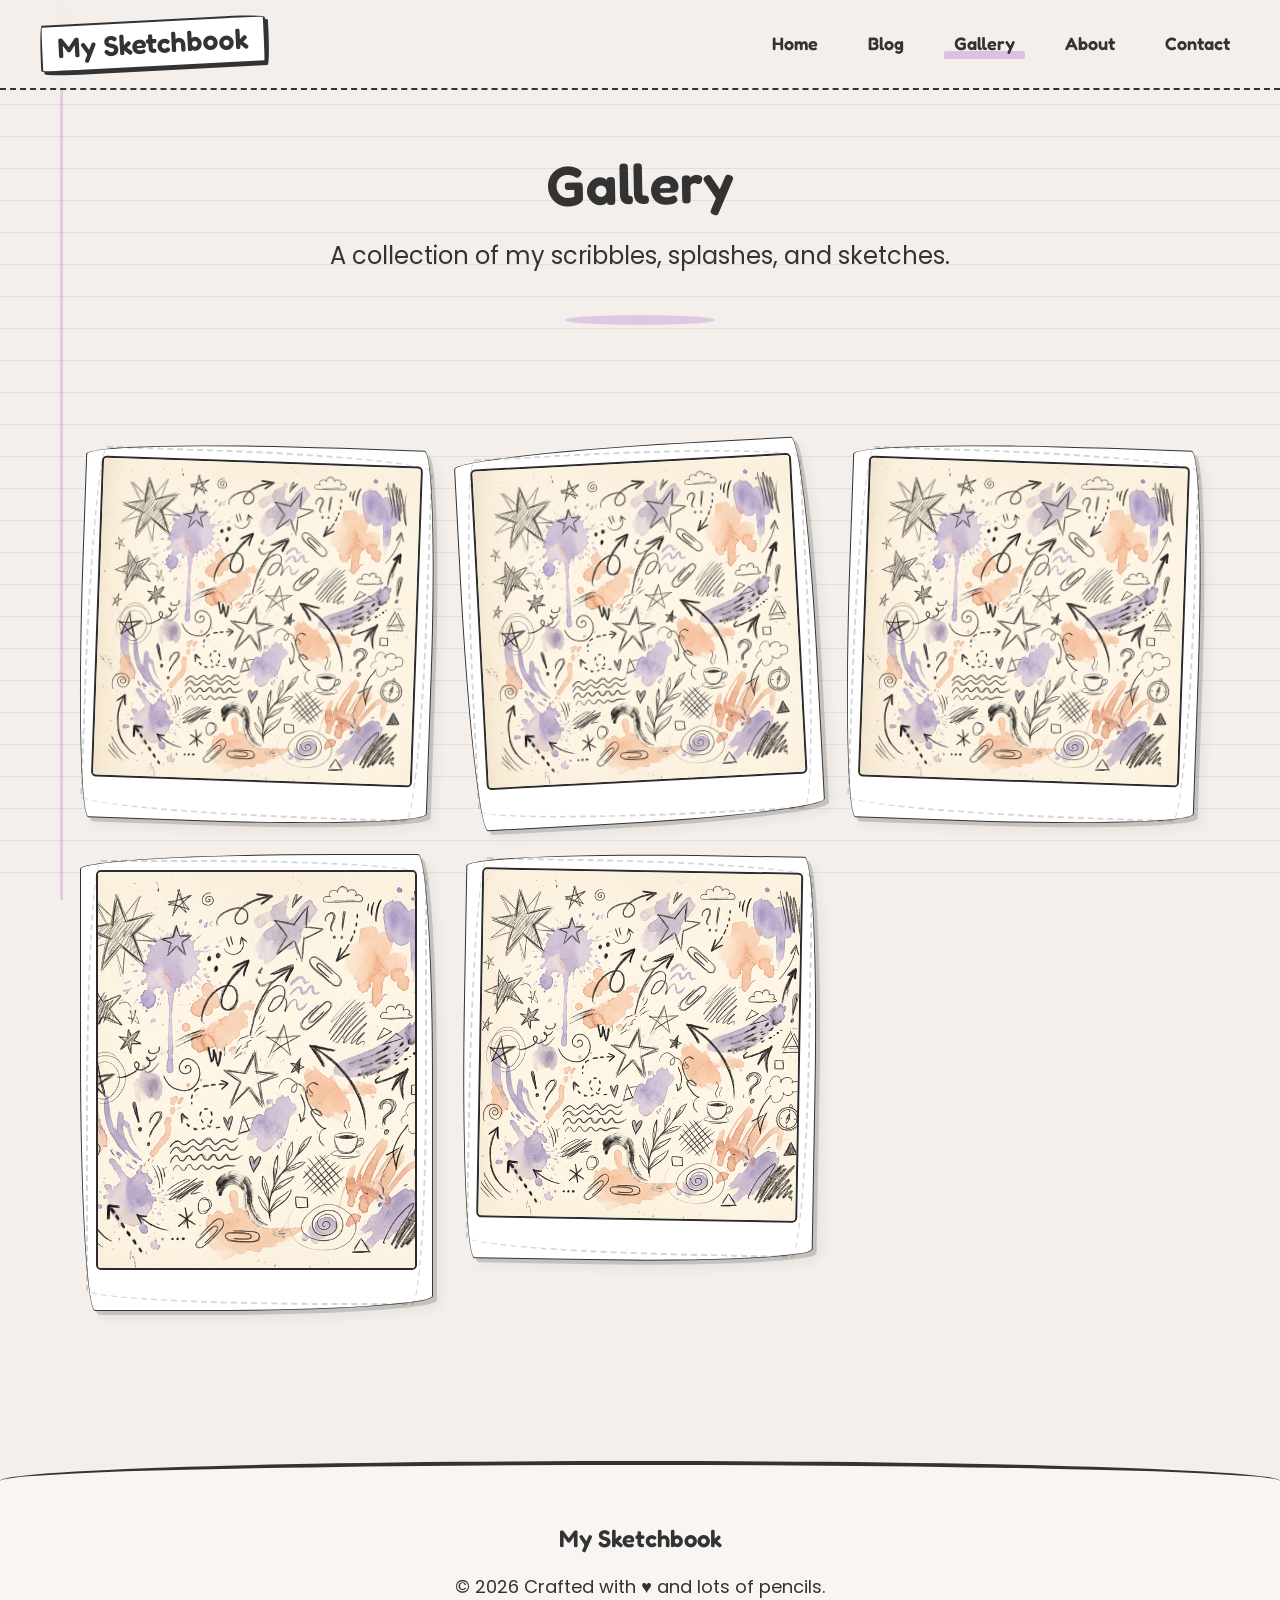
==== gallery.html @ 874b1deb "first commit" ====
<!DOCTYPE html>
<html lang="en">
<head>
    <meta charset="UTF-8">
    <meta name="viewport" content="width=device-width, initial-scale=1.0">
    <title>Gallery | Artist Portfolio</title>
    <link href="https://fonts.googleapis.com/css2?family=Fredoka:wght@400;600&family=Poppins:wght@300;400;500&display=swap" rel="stylesheet">
    <link rel="stylesheet" href="style.css">
    <style>
        .masonry-grid {
            column-count: 3;
            column-gap: 30px;
            padding: 20px;
        }
        @media (max-width: 992px) { .masonry-grid { column-count: 2; } }
        @media (max-width: 600px) { .masonry-grid { column-count: 1; } }

        .masonry-item {
            break-inside: avoid;
            margin-bottom: 30px;
            transition: all 0.3s;
            cursor: pointer;
        }
        .masonry-item .frame:hover {
            transform: scale(1.05);
            box-shadow: 0 0 15px rgba(248, 200, 176, 0.6); /* Peach glow */
            border-color: var(--soft-lavender);
        }
        .masonry-item img {
            width: 100%;
            height: auto;
            display: block;
        }
    </style>
</head>
<body>
    <div class="notebook-bg"></div>
    
    <nav class="navbar">
        <div class="nav-brand">My Sketchbook</div>
        <ul class="nav-links">
            <li><a href="index.html">Home</a></li>
            <li><a href="blog.html">Blog</a></li>
            <li><a href="gallery.html" class="active">Gallery</a></li>
            <li><a href="about.html">About</a></li>
            <li><a href="contact.html">Contact</a></li>
        </ul>
    </nav>

    <header class="page-header" style="text-align: center; padding: 60px 20px 20px;">
        <h1 class="hero-title" style="transform: rotate(-1deg);">Gallery</h1>
        <p class="hero-subtitle">A collection of my scribbles, splashes, and sketches.</p>
        <div class="brush-stroke" style="margin: 0 auto; width: 150px; height: 10px; background: var(--soft-lavender); border-radius: 50%; opacity: 0.5;"></div>
    </header>

    <section>
        <div class="masonry-grid">
            <!-- Item 1 -->
            <div class="masonry-item card-wobble-1">
                <div class="frame">
                    <img src="assets/doodles_1773651370154.png" alt="Artwork 1">
                </div>
            </div>
            <!-- Item 2 -->
            <div class="masonry-item">
                <div class="frame">
                    <img src="assets/doodles_1773651370154.png" style="height: 400px; object-fit: cover;" alt="Artwork 2">
                </div>
            </div>
            <!-- Item 3 -->
            <div class="masonry-item card-wobble-2">
                <div class="frame">
                    <img src="assets/doodles_1773651370154.png" alt="Artwork 3">
                </div>
            </div>
            <!-- Item 4 -->
            <div class="masonry-item card-wobble-3">
                <div class="frame">
                    <img src="assets/doodles_1773651370154.png" style="height: 350px; object-fit: cover;" alt="Artwork 4">
                </div>
            </div>
             <!-- Item 5 -->
            <div class="masonry-item card-wobble-1">
                <div class="frame">
                    <img src="assets/doodles_1773651370154.png" alt="Artwork 5">
                </div>
            </div>
        </div>
    </section>

    <!-- Modal for Full Artwork View -->
    <div id="artwork-modal" style="display: none; position: fixed; inset: 0; background: rgba(244, 239, 234, 0.95); z-index: 1000; justify-content: center; align-items: center; cursor: zoom-out;">
        <div class="frame" style="max-width: 80%; max-height: 80vh; transform: rotate(1deg);">
            <img id="modal-img" src="" alt="Full Artwork" style="height: auto; max-height: 70vh;">
            <p style="text-align: center; margin-top: 10px; font-family: var(--font-heading);">"Untitled Scribble"</p>
        </div>
        <div style="position: absolute; top: 30px; right: 40px; font-size: 40px; font-family: var(--font-heading); font-weight: bold;">✕</div>
    </div>

    <!-- Footer -->
    <footer class="site-footer">
        <div class="footer-content">
            <h2 class="footer-brand">My Sketchbook</h2>
            <p>&copy; 2026 Crafted with ♥ and lots of pencils.</p>
        </div>
    </footer>

    <script src="script.js"></script>
    <script>
        // Modal Logic
        const modal = document.getElementById('artwork-modal');
        const modalImg = document.getElementById('modal-img');
        const masonryItems = document.querySelectorAll('.masonry-item img');

        masonryItems.forEach(img => {
            img.addEventListener('click', () => {
                modalImg.src = img.src;
                modal.style.display = 'flex';
            });
        });

        modal.addEventListener('click', () => {
            modal.style.display = 'none';
        });
    </script>
</body>
</html>
---- style.css ----
:root {
  /* Color Palette */
  --soft-lavender: #C8A2D8;
  --warm-beige: #F4EFEA;
  --peach: #F8C8B0;
  --charcoal: #333333;
  --notebook-line: rgba(51, 51, 51, 0.1);
  --white: #FFFFFF;

  /* Fonts */
  --font-heading: 'Fredoka', cursive, sans-serif;
  --font-body: 'Poppins', sans-serif;

  /* Typography Sizes */
  --hero-title-size: 56px;
  --section-title-size: 36px;
  --subheading-size: 24px;
  --paragraph-size: 18px;

  /* Hand-drawn borders */
  --doodle-border: 255px 15px 225px 15px/15px 225px 15px 255px;
  --doodle-border-alt: 15px 225px 15px 255px/255px 15px 225px 15px;
  
  /* Soft Shadows */
  --sketch-shadow: 4px 4px 0px rgba(51, 51, 51, 0.2), 
                   8px 8px 12px rgba(0, 0, 0, 0.05);
}

* {
  box-sizing: border-box;
  margin: 0;
  padding: 0;
}

body {
  font-family: var(--font-body);
  color: var(--charcoal);
  background-color: var(--warm-beige);
  font-size: var(--paragraph-size);
  line-height: 1.6;
  position: relative;
  overflow-x: hidden;
}

h1, h2, h3, h4, .nav-brand {
  font-family: var(--font-heading);
  font-weight: 600;
  color: var(--charcoal);
  line-height: 1.2;
}

a {
  text-decoration: none;
  color: inherit;
  transition: all 0.3s ease;
}

/* Notebook Background Pattern */
.notebook-bg {
  position: fixed;
  top: 0; left: 0; right: 0; bottom: 0;
  background-image: 
    linear-gradient(var(--notebook-line) 1px, transparent 1px);
  background-size: 100% 32px;
  background-position: 0 40px;
  z-index: -1;
  pointer-events: none;
  opacity: 0.8;
}

/* Notebook margin line */
body::before {
  content: '';
  position: fixed;
  top: 0; bottom: 0; left: 60px;
  width: 2px;
  background-color: rgba(200, 162, 216, 0.4);
  z-index: -1;
  border-right: 1px solid rgba(200, 162, 216, 0.2);
}

@media (max-width: 768px) {
  body::before { left: 20px; }
}

/* --- Helpers --- */
.section-title {
  font-size: var(--section-title-size);
  text-align: center;
  margin-bottom: 40px;
  position: relative;
  display: inline-block;
}

.section-title::after {
  content: '';
  position: absolute;
  bottom: -10px;
  left: 0;
  width: 100%;
  height: 6px;
  background: var(--peach);
  border-radius: var(--doodle-border);
  transform: rotate(-2deg);
  z-index: -1;
  opacity: 0.7;
}

.cta-btn {
  display: inline-block;
  padding: 12px 30px;
  background: var(--soft-lavender);
  border: 3px solid var(--charcoal);
  border-radius: var(--doodle-border);
  font-family: var(--font-heading);
  font-size: 20px;
  font-weight: 600;
  color: var(--charcoal);
  cursor: pointer;
  box-shadow: 4px 4px 0px var(--charcoal);
  transition: all 0.2s ease;
  position: relative;
}

.cta-btn:hover {
  transform: translateY(-2px) rotate(1deg);
  box-shadow: 6px 6px 0px var(--charcoal);
  background: var(--peach);
}

.cta-btn.secondary {
  background: var(--peach);
}

/* Floating Animations */
@keyframes float {
  0% { transform: translateY(0px) rotate(0deg); }
  50% { transform: translateY(-15px) rotate(5deg); }
  100% { transform: translateY(0px) rotate(0deg); }
}

@keyframes float-alt {
  0% { transform: translateY(0px) rotate(0deg); }
  50% { transform: translateY(-20px) rotate(-5deg); }
  100% { transform: translateY(0px) rotate(0deg); }
}

@keyframes scribble-wiggle {
  0% { border-radius: 255px 15px 225px 15px/15px 225px 15px 255px; }
  50% { border-radius: 15px 255px 15px 225px/225px 15px 255px 15px; }
  100% { border-radius: 255px 15px 225px 15px/15px 225px 15px 255px; }
}

@keyframes paper-lift {
  0% { transform: scale(1) translateY(0); box-shadow: var(--sketch-shadow); }
  100% { transform: scale(1.02) translateY(-5px) rotate(-1deg); box-shadow: 8px 12px 20px rgba(0,0,0,0.1); }
}

/* --- Layout Sections --- */
section {
  padding: 80px 20px;
  max-width: 1200px;
  margin: 0 auto;
}

/* Navbar */
.navbar {
  display: flex;
  justify-content: space-between;
  align-items: center;
  padding: 20px 40px;
  background: rgba(244, 239, 234, 0.95);
  backdrop-filter: blur(5px);
  position: sticky;
  top: 0;
  z-index: 100;
  border-bottom: 2px dashed var(--charcoal);
}

.nav-brand {
  font-size: 28px;
  transform: rotate(-3deg);
  padding: 5px 15px;
  background: var(--white);
  border: 2px solid var(--charcoal);
  border-radius: var(--doodle-border-alt);
  box-shadow: 3px 3px 0 var(--charcoal);
}

.nav-links {
  display: flex;
  gap: 30px;
  list-style: none;
}

.nav-links a {
  font-family: var(--font-heading);
  font-size: 18px;
  font-weight: 600;
  position: relative;
  padding: 5px 10px;
}

.nav-links a.active::after, .nav-links a:hover::after {
  content: '';
  position: absolute;
  bottom: 0px;
  left: 0;
  width: 100%;
  height: 8px;
  background: var(--soft-lavender);
  opacity: 0.6;
  z-index: -1;
  border-radius: var(--doodle-border);
}

/* Hero Section */
.hero {
  display: flex;
  align-items: center;
  justify-content: space-between;
  padding: 60px 40px 100px;
  max-width: 1200px;
  margin: 0 auto;
  min-height: 80vh;
}

.hero-content {
  flex: 1;
  max-width: 500px;
}

.hero-title {
  font-size: var(--hero-title-size);
  margin-bottom: 20px;
  position: relative;
}

.hero-subtitle {
  font-size: var(--subheading-size);
  margin-bottom: 40px;
  color: var(--charcoal);
}

.hero-image-wrapper {
  flex: 1;
  display: flex;
  justify-content: center;
  align-items: center;
  position: relative;
  animation: float 6s ease-in-out infinite;
}

.hero-artist-img {
  max-width: 100%;
  height: auto;
  border-radius: var(--doodle-border);
}

/* Featured Artwork */
.artwork-grid {
  display: flex;
  gap: 40px;
  justify-content: center;
  flex-wrap: wrap;
}

.artwork-card {
  width: 300px;
  transition: all 0.3s ease;
  cursor: pointer;
}

.card-wobble-1 { transform: rotate(2deg); }
.card-wobble-2 { transform: rotate(-3deg); margin-top: 30px; }
.card-wobble-3 { transform: rotate(1deg); }

.artwork-card:hover {
  animation: paper-lift 0.3s forwards;
  z-index: 10;
}

.frame {
  background: var(--white);
  padding: 15px 15px 40px;
  border: 1px solid var(--charcoal);
  border-radius: var(--doodle-border);
  box-shadow: var(--sketch-shadow);
  position: relative;
}

.frame::after {
  content: '';
  position: absolute;
  top: 5px; left: 5px; right: 5px; bottom: 5px;
  border: 2px dashed rgba(51, 51, 51, 0.2);
  border-radius: var(--doodle-border-alt);
  pointer-events: none;
}

.frame img {
  width: 100%;
  height: 250px;
  object-fit: cover;
  border: 2px solid var(--charcoal);
  border-radius: 5px;
  filter: grayscale(10%) contrast(1.1); /* Give it a sketchy vibe */
}

/* Artist Intro */
.artist-intro {
  text-align: center;
}

.intro-container {
  display: flex;
  align-items: center;
  justify-content: center;
  gap: 60px;
  background: rgba(255, 255, 255, 0.6);
  padding: 50px;
  border: 3px solid var(--charcoal);
  border-radius: var(--doodle-border-alt);
  box-shadow: 10px 10px 0 var(--peach);
  flex-wrap: wrap;
}

.intro-image {
  position: relative;
  width: 250px;
}

.portrait-frame img {
  height: auto;
  border-radius: 50%;
  border: 3px solid var(--charcoal);
}

.intro-text {
  max-width: 500px;
  text-align: left;
}

.floating-decorator {
  position: absolute;
  font-size: 30px;
}

.star { top: -20px; right: -20px; animation: float-alt 4s infinite; }
.splash { bottom: -10px; left: -20px; animation: float 5s infinite; }

/* Blogs Section (Storybook Feel) */
.blog-grid {
  display: grid;
  grid-template-columns: repeat(auto-fit, minmax(300px, 1fr));
  gap: 30px;
}

.blog-card {
  padding: 25px;
  border: 2px solid var(--charcoal);
  box-shadow: var(--sketch-shadow);
  transition: all 0.3s ease;
  position: relative;
}

.blog-card:hover {
  animation: paper-lift 0.3s forwards;
}

.sticky-note {
  border-radius: 2px 20px 5px 20px;
}

.note-yellow { background: #FFF5A8; transform: rotate(-1deg); }
.note-pink { background: #FFD1DC; transform: rotate(2deg); }
.note-blue { background: #C1E1C1; transform: rotate(-1.5deg); }

.blog-thumbnail {
  margin-bottom: 20px;
  border: 2px dashed var(--charcoal);
  border-radius: 10px;
  overflow: hidden;
}

.blog-thumbnail img {
  width: 100%;
  height: 180px;
  object-fit: cover;
  display: block;
}

.category-tag {
  display: inline-block;
  font-family: var(--font-heading);
  font-size: 14px;
  padding: 4px 12px;
  background: var(--white);
  border: 1px solid var(--charcoal);
  border-radius: 20px;
  margin-bottom: 15px;
}

.blog-title {
  font-size: var(--subheading-size);
  margin-bottom: 10px;
}

.read-more {
  display: inline-block;
  margin-top: 15px;
  font-weight: 600;
  text-decoration: underline;
  text-decoration-style: wavy;
  text-decoration-color: var(--charcoal);
}

/* Quote Section */
.quote-section {
  text-align: center;
  padding: 100px 20px;
}

.quote-box {
  background: var(--white);
  padding: 60px 40px;
  border: 3px dashed var(--charcoal);
  border-radius: var(--doodle-border);
  position: relative;
  display: inline-block;
  max-width: 800px;
  box-shadow: 15px 15px 0 var(--soft-lavender);
  animation: scribble-wiggle 8s infinite linear;
}

.quote-text {
  font-family: var(--font-heading);
  font-size: var(--section-title-size);
  color: var(--charcoal);
}

/* Footer Section */
.site-footer {
  text-align: center;
  padding: 60px 20px 30px;
  margin-top: 50px;
  background: rgba(255,255,255, 0.4);
  border-top: 4px solid var(--charcoal);
  border-radius: 50% 50% 0 0 / 20px 20px 0 0;
  position: relative;
}

.footer-brand {
  font-size: 24px;
  margin-bottom: 20px;
}

.social-links {
  display: flex;
  justify-content: center;
  gap: 20px;
  margin-bottom: 20px;
}

.social-icon {
  width: 45px;
  height: 45px;
  display: flex;
  justify-content: center;
  align-items: center;
  border: 2px solid var(--charcoal);
  border-radius: 50%;
  font-family: var(--font-heading);
  font-weight: 600;
  background: var(--white);
  transition: all 0.3s;
}

.social-icon:hover {
  background: var(--peach);
  transform: rotate(15deg) scale(1.1);
}

/* Responsive */
@media (max-width: 768px) {
  .hero {
    flex-direction: column;
    text-align: center;
    padding-top: 40px;
  }
  .nav-links {
    display: none; /* Hide for now, needs hamburger JS */
  }
}
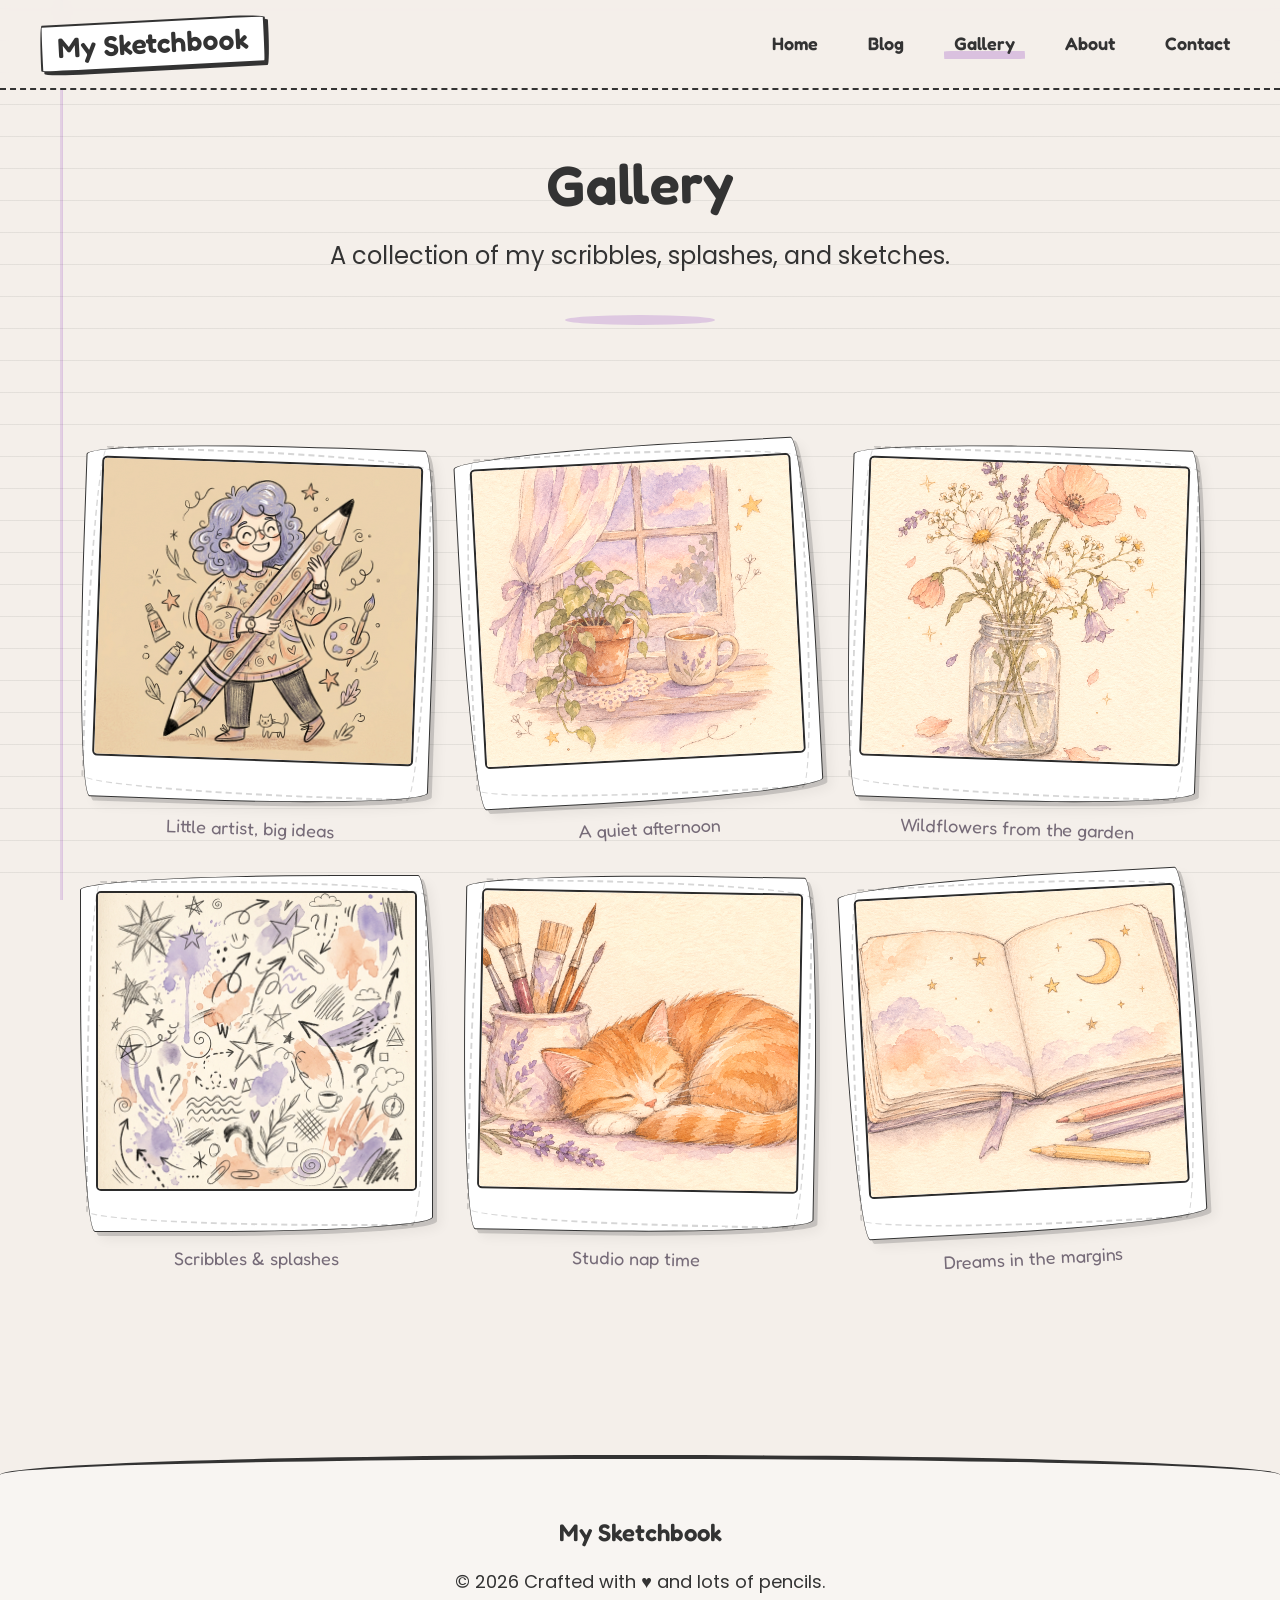
==== commit fb10c4db: "images added" ====
--- a/gallery.html
+++ b/gallery.html
@@ -28,8 +28,15 @@
         }
         .masonry-item img {
             width: 100%;
-            height: auto;
+            height: 300px;
+            object-fit: cover;
             display: block;
+        }
+        .masonry-item figcaption {
+            padding: 12px 4px 2px;
+            color: var(--text-muted, #766b78);
+            font-family: var(--font-heading);
+            text-align: center;
         }
     </style>
 </head>
@@ -55,36 +62,42 @@
 
     <section>
         <div class="masonry-grid">
-            <!-- Item 1 -->
-            <div class="masonry-item card-wobble-1">
+            <figure class="masonry-item card-wobble-1">
                 <div class="frame">
-                    <img src="assets/doodles_1773651370154.png" alt="Artwork 1">
+                    <img src="assets/hero_artist_1773651212651.png" alt="A cheerful sketchbook artist holding an oversized pencil">
                 </div>
-            </div>
-            <!-- Item 2 -->
-            <div class="masonry-item">
+                <figcaption>Little artist, big ideas</figcaption>
+            </figure>
+            <figure class="masonry-item">
                 <div class="frame">
-                    <img src="assets/doodles_1773651370154.png" style="height: 400px; object-fit: cover;" alt="Artwork 2">
+                    <img src="assets/doodles_1773651370154.png" alt="A page of pencil doodles, stars, arrows, and peach and lavender watercolor splashes">
                 </div>
-            </div>
-            <!-- Item 3 -->
-            <div class="masonry-item card-wobble-2">
+                <figcaption>Scribbles &amp; splashes</figcaption>
+            </figure>
+            <figure class="masonry-item card-wobble-2">
                 <div class="frame">
-                    <img src="assets/doodles_1773651370154.png" alt="Artwork 3">
+                    <img src="assets/window_sill_study.png" alt="Watercolor still life of a leafy plant and tea beside a lavender-curtained window">
                 </div>
-            </div>
-            <!-- Item 4 -->
-            <div class="masonry-item card-wobble-3">
+                <figcaption>A quiet afternoon</figcaption>
+            </figure>
+            <figure class="masonry-item card-wobble-3">
                 <div class="frame">
-                    <img src="assets/doodles_1773651370154.png" style="height: 350px; object-fit: cover;" alt="Artwork 4">
+                    <img src="assets/sleepy_studio_cat.png" alt="A sleepy orange cat curled beside a mug of paintbrushes and lavender">
                 </div>
-            </div>
-             <!-- Item 5 -->
-            <div class="masonry-item card-wobble-1">
+                <figcaption>Studio nap time</figcaption>
+            </figure>
+            <figure class="masonry-item card-wobble-1">
                 <div class="frame">
-                    <img src="assets/doodles_1773651370154.png" alt="Artwork 5">
+                    <img src="assets/wildflower_study.png" alt="A loose watercolor bunch of wildflowers in a glass jar with peach and lavender accents">
                 </div>
-            </div>
+                <figcaption>Wildflowers from the garden</figcaption>
+            </figure>
+            <figure class="masonry-item card-wobble-2">
+                <div class="frame">
+                    <img src="assets/moonlit_sketchbook.png" alt="An open sketchbook with a crescent moon and stars drawn on the page">
+                </div>
+                <figcaption>Dreams in the margins</figcaption>
+            </figure>
         </div>
     </section>
 
@@ -92,7 +105,7 @@
     <div id="artwork-modal" style="display: none; position: fixed; inset: 0; background: rgba(244, 239, 234, 0.95); z-index: 1000; justify-content: center; align-items: center; cursor: zoom-out;">
         <div class="frame" style="max-width: 80%; max-height: 80vh; transform: rotate(1deg);">
             <img id="modal-img" src="" alt="Full Artwork" style="height: auto; max-height: 70vh;">
-            <p style="text-align: center; margin-top: 10px; font-family: var(--font-heading);">"Untitled Scribble"</p>
+            <p id="artwork-title" style="text-align: center; margin-top: 10px; font-family: var(--font-heading);"></p>
         </div>
         <div style="position: absolute; top: 30px; right: 40px; font-size: 40px; font-family: var(--font-heading); font-weight: bold;">✕</div>
     </div>
@@ -110,11 +123,14 @@
         // Modal Logic
         const modal = document.getElementById('artwork-modal');
         const modalImg = document.getElementById('modal-img');
+        const modalTitle = document.getElementById('artwork-title');
         const masonryItems = document.querySelectorAll('.masonry-item img');
 
         masonryItems.forEach(img => {
             img.addEventListener('click', () => {
                 modalImg.src = img.src;
+                modalImg.alt = img.alt;
+                modalTitle.textContent = img.closest('.masonry-item').querySelector('figcaption').textContent;
                 modal.style.display = 'flex';
             });
         });
